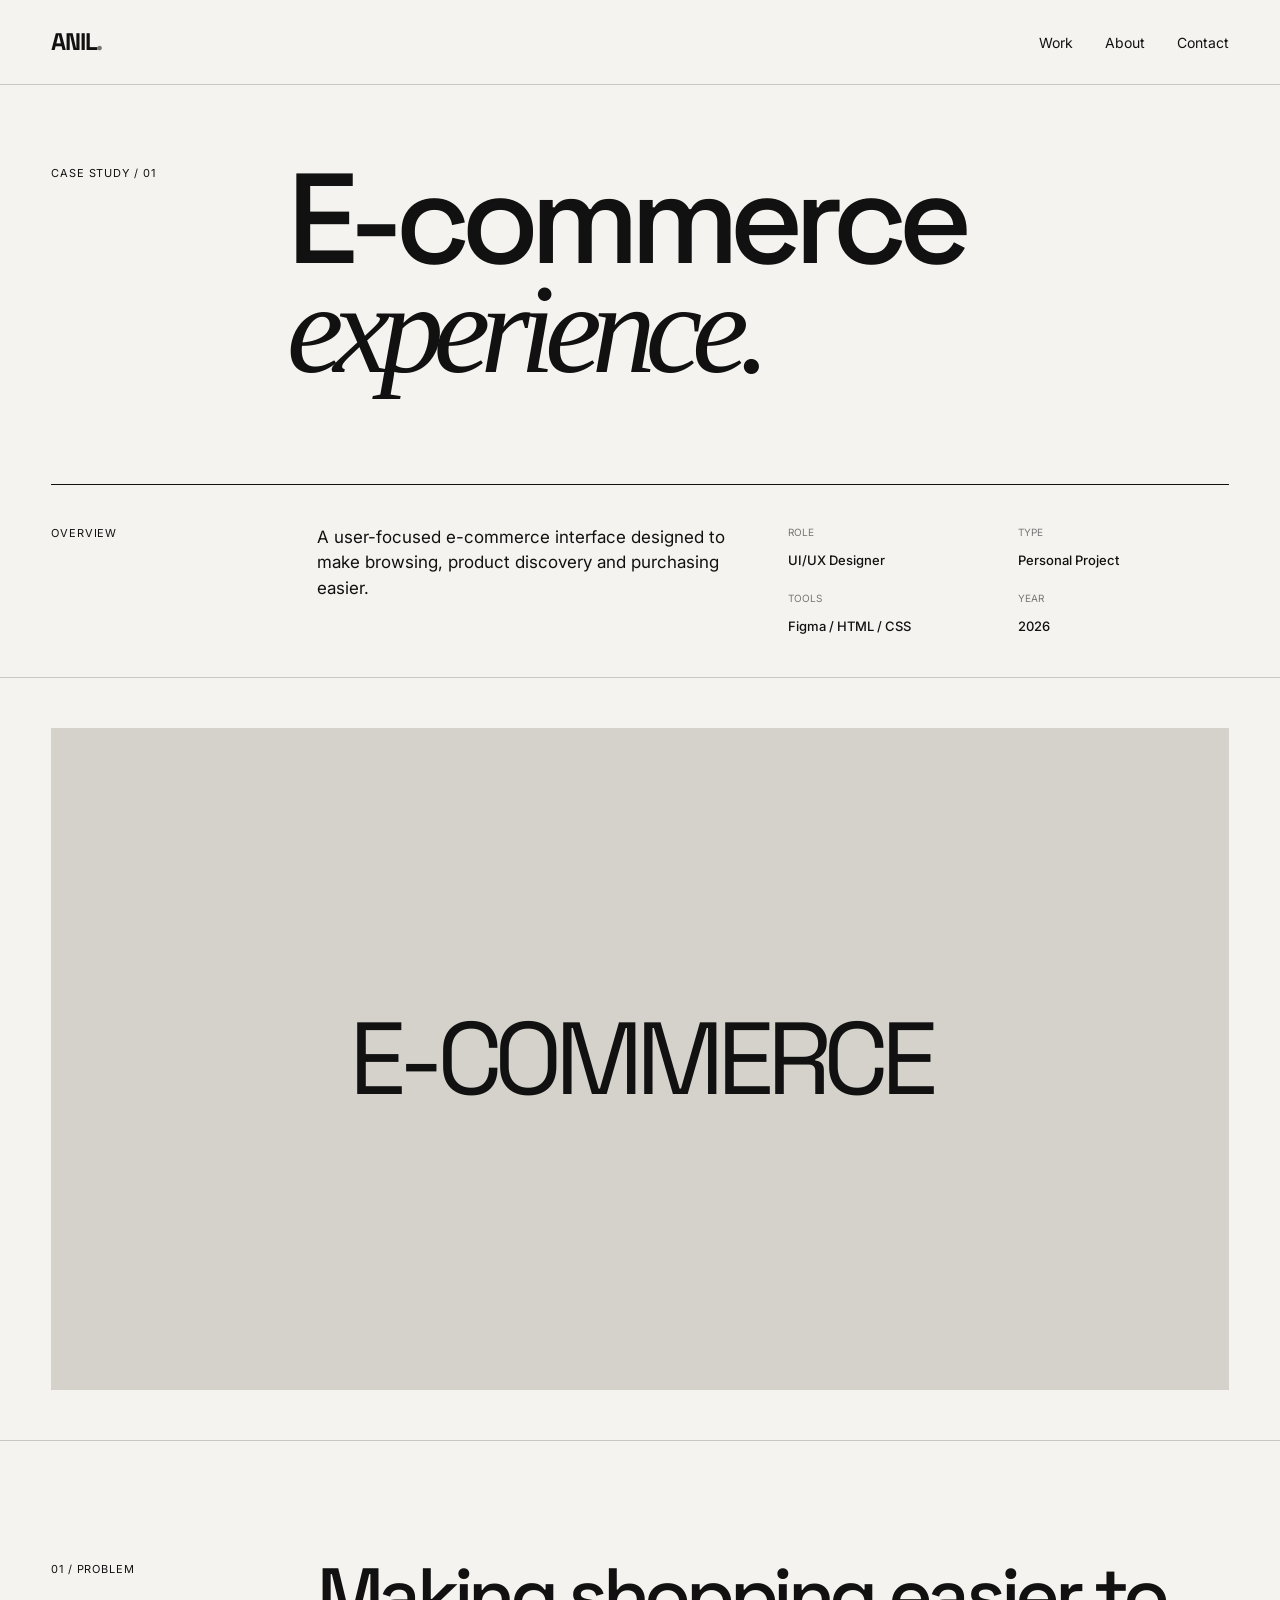
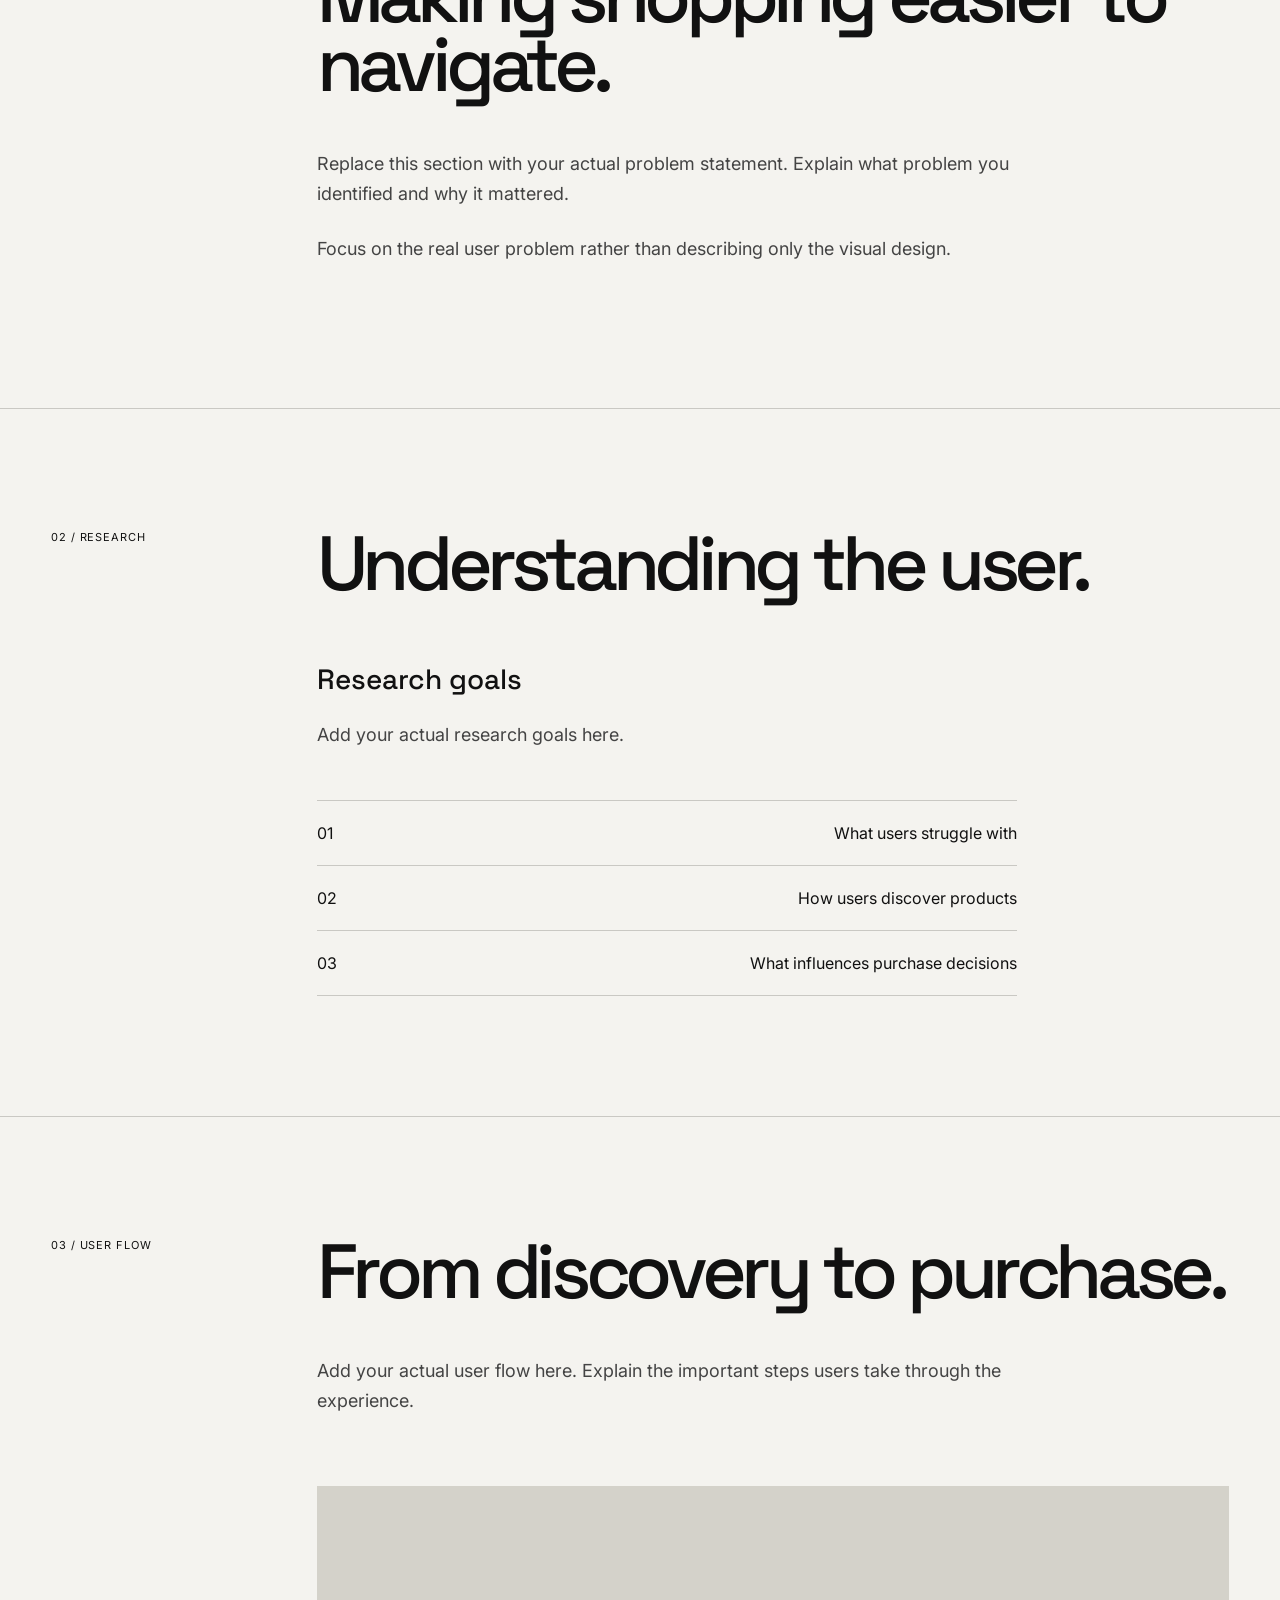
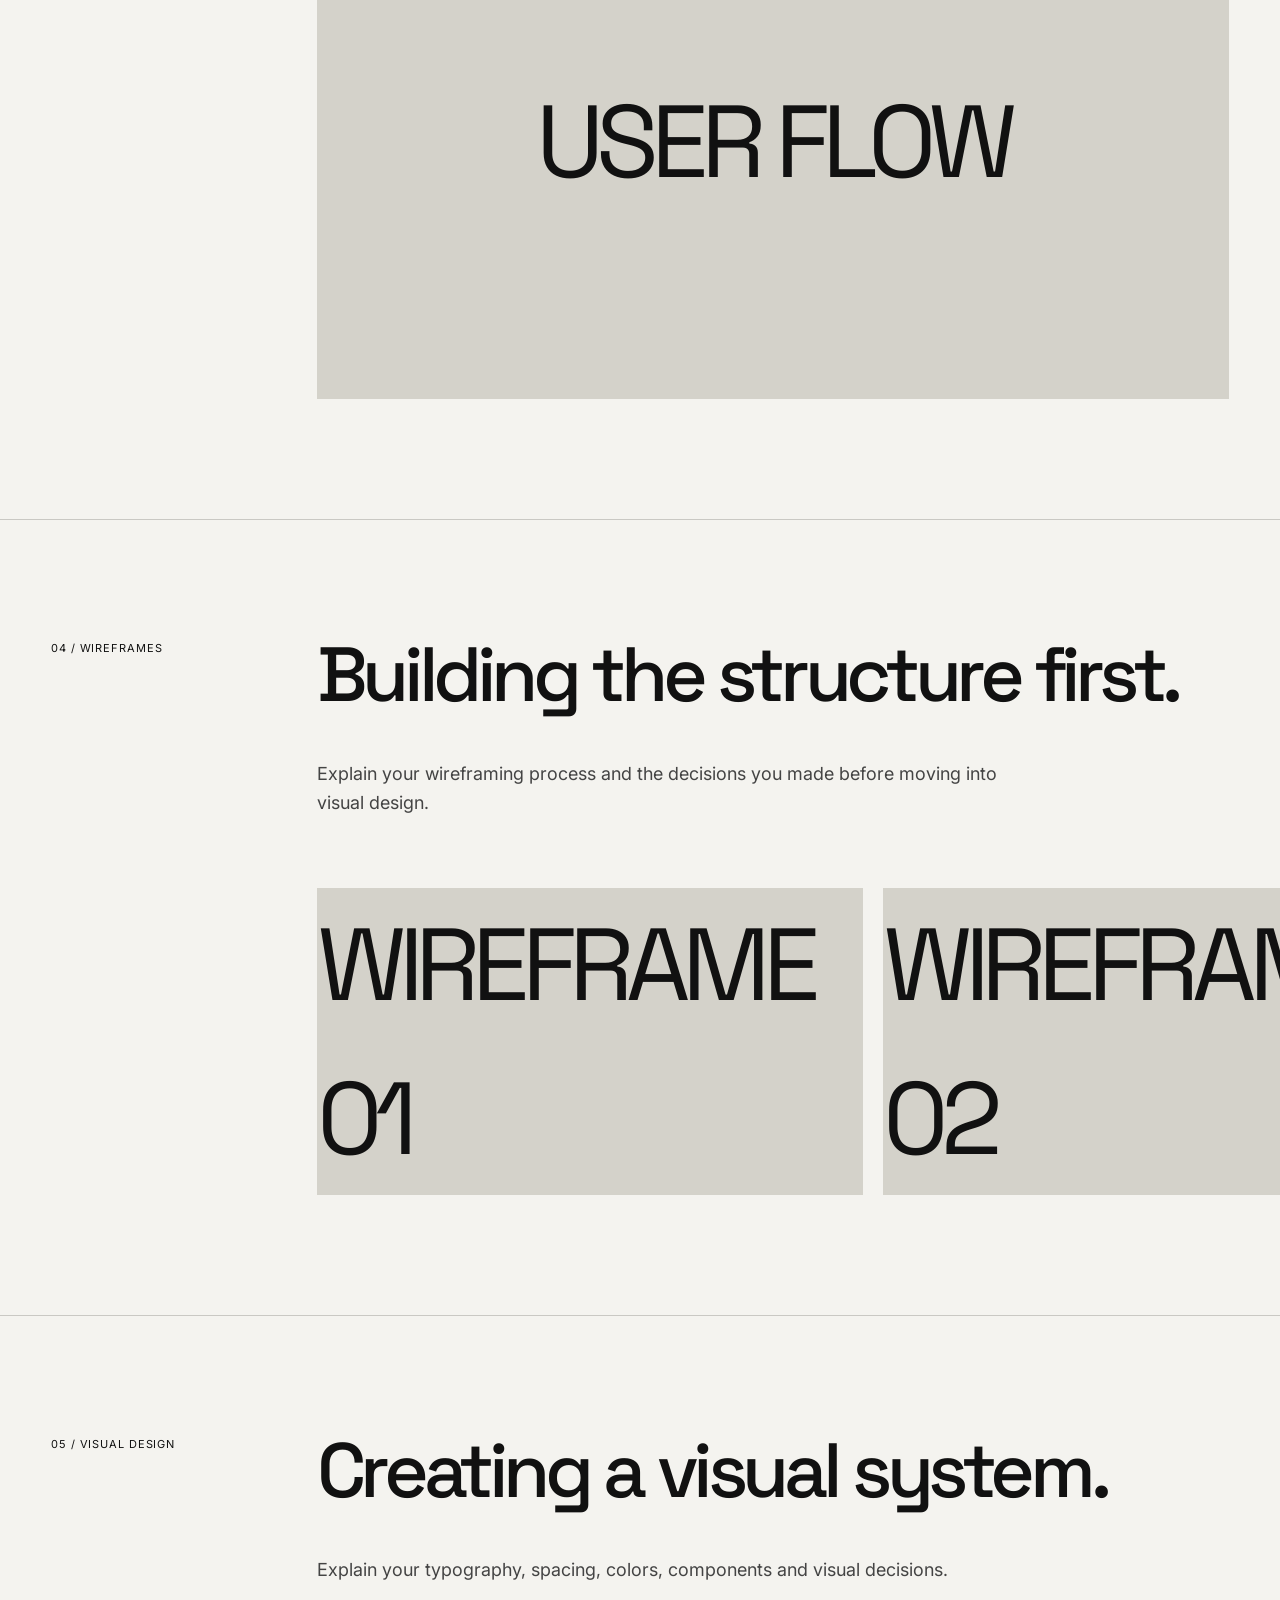
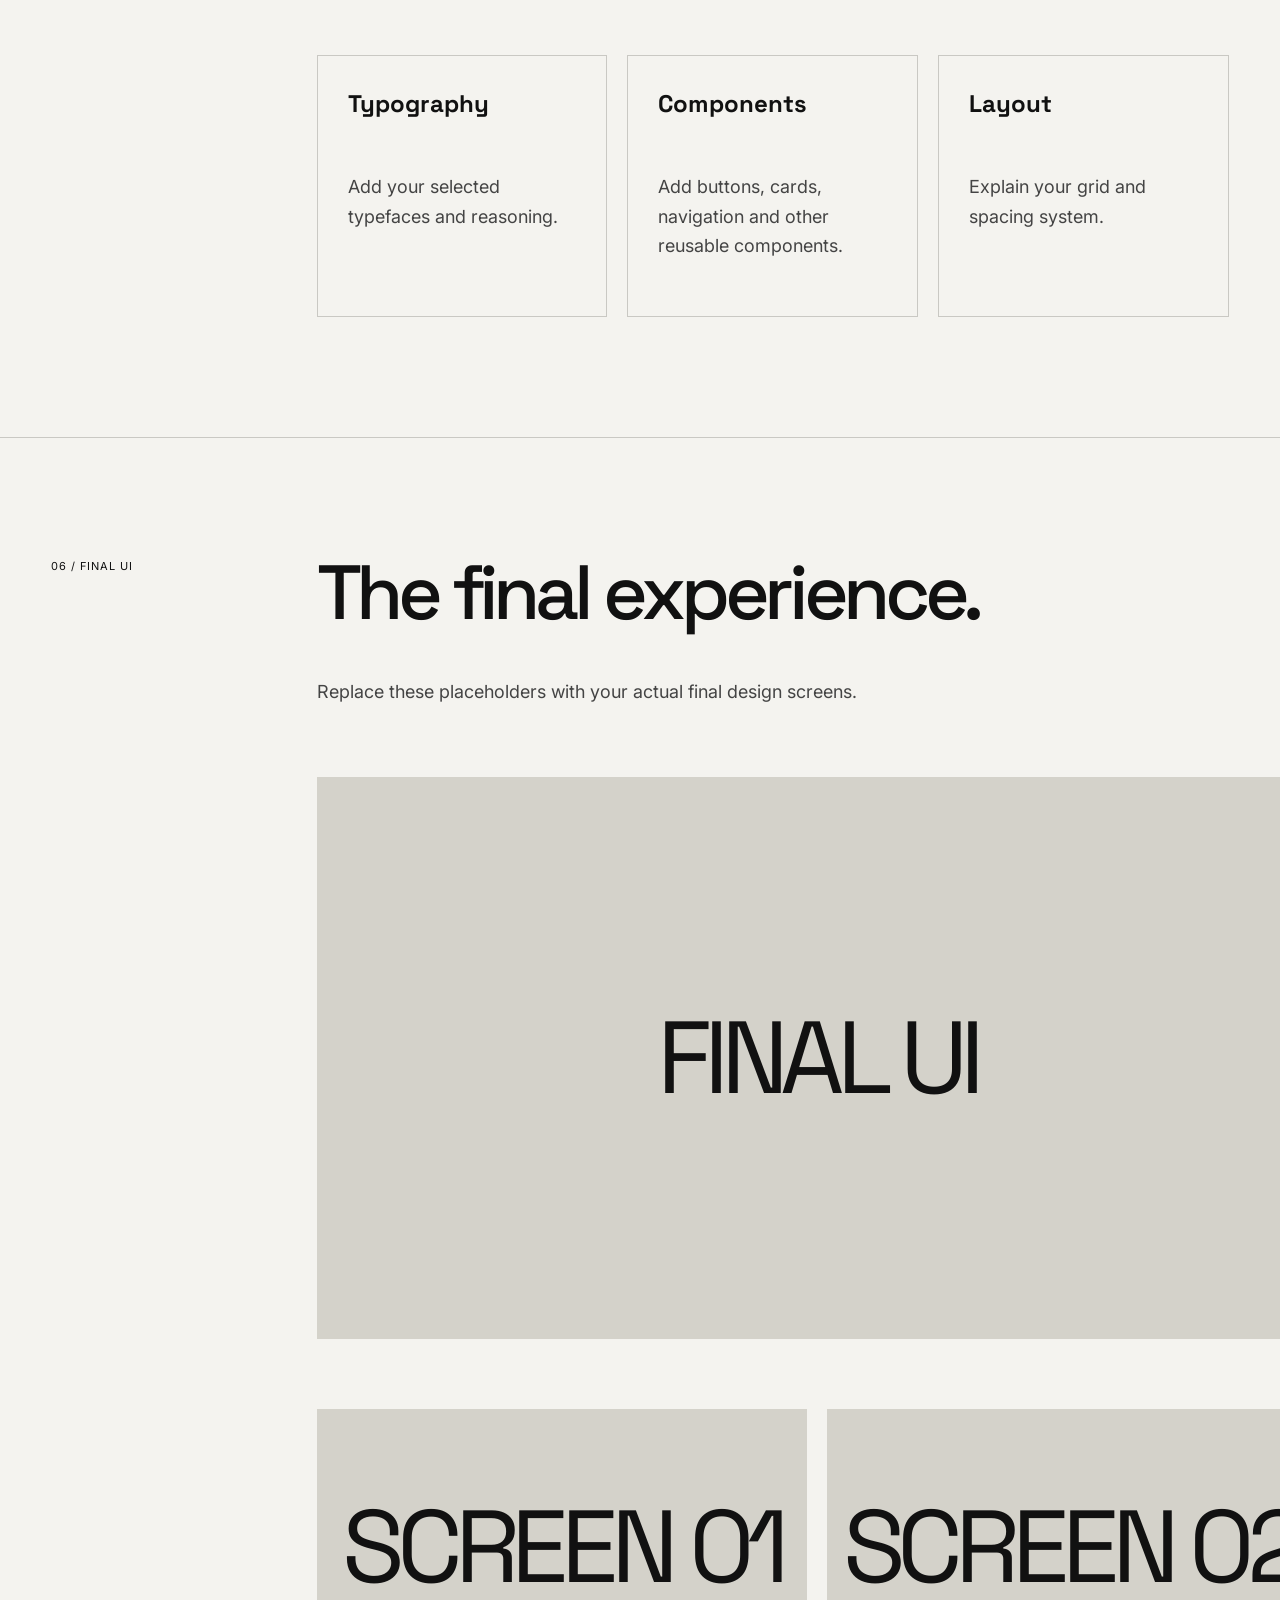
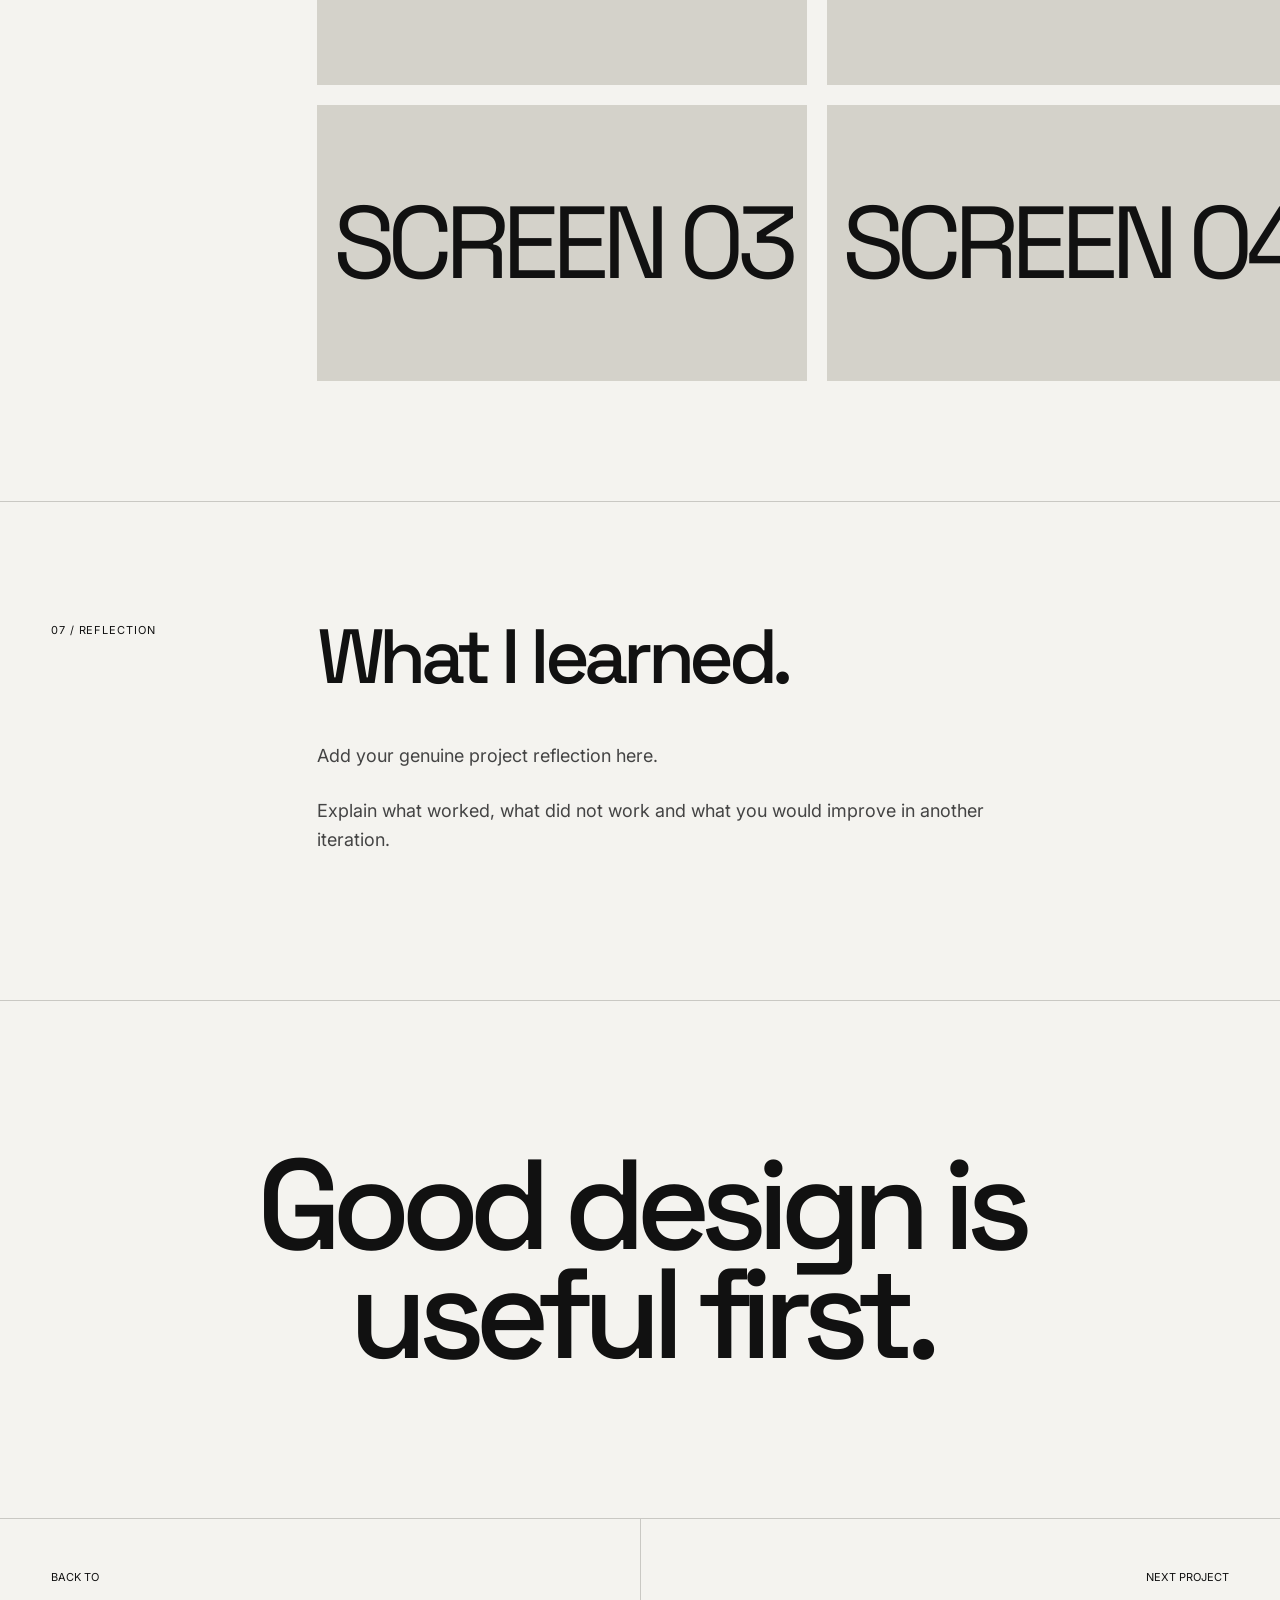
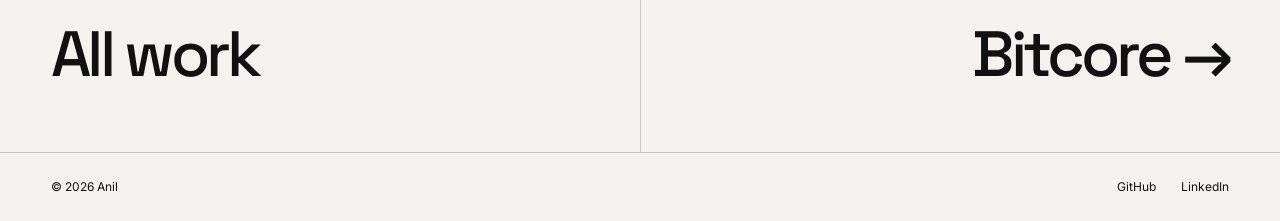
==== ecommerce.html @ 88b92646 "Build production portfolio case study system" ====
<!DOCTYPE html>
<html lang="en">

<head>

    <meta charset="UTF-8">

    <meta name="viewport"
          content="width=device-width, initial-scale=1.0">

    <meta name="description"
          content="E-commerce UI/UX Design Case Study by Anil.">

    <title>E-commerce Experience — Anil</title>

    <link rel="stylesheet"
          href="../css/style.css">

    <link rel="stylesheet"
          href="../css/case-study.css">

</head>


<body>


<header class="site-header">

    <a href="../index.html" class="logo">
        ANIL<span>.</span>
    </a>

    <button class="menu-toggle"
            aria-label="Open navigation"
            aria-expanded="false">

        <span></span>
        <span></span>

    </button>

    <nav class="main-nav">

        <a href="../index.html#work">
            Work
        </a>

        <a href="../about.html">
            About
        </a>

        <a href="../contact.html">
            Contact
        </a>

    </nav>

</header>


<main>


<section class="case-hero">

    <div class="case-top">

        <div class="case-label">
            Case Study / 01
        </div>

        <h1 class="case-title">
            E-commerce
            <em>experience.</em>
        </h1>

    </div>


    <div class="case-summary">

        <div class="case-label">
            Overview
        </div>

        <p>
            A user-focused e-commerce interface designed to make
            browsing, product discovery and purchasing easier.
        </p>

        <div class="case-meta">

            <div class="meta-item">
                <span>Role</span>
                <strong>UI/UX Designer</strong>
            </div>

            <div class="meta-item">
                <span>Type</span>
                <strong>Personal Project</strong>
            </div>

            <div class="meta-item">
                <span>Tools</span>
                <strong>Figma / HTML / CSS</strong>
            </div>

            <div class="meta-item">
                <span>Year</span>
                <strong>2026</strong>
            </div>

        </div>

    </div>

</section>


<section class="case-cover">

    <!--
        Replace this placeholder with your real screenshot.

        Example:

        <img
            src="../assets/images/ecommerce/hero.jpg"
            alt="E-commerce homepage design"
        >
    -->

    <div class="cover-placeholder">
        E-COMMERCE
    </div>

</section>


<section class="case-section">

    <div class="case-label">
        01 / Problem
    </div>

    <div class="case-section-content">

        <h2>
            Making shopping
            easier to navigate.
        </h2>

        <p>
            Replace this section with your actual problem statement.
            Explain what problem you identified and why it mattered.
        </p>

        <p>
            Focus on the real user problem rather than describing
            only the visual design.
        </p>

    </div>

</section>


<section class="case-section">

    <div class="case-label">
        02 / Research
    </div>

    <div class="case-section-content">

        <h2>
            Understanding
            the user.
        </h2>

        <h3>
            Research goals
        </h3>

        <p>
            Add your actual research goals here.
        </p>

        <ul class="case-list">

            <li>
                <span>01</span>
                <span>What users struggle with</span>
            </li>

            <li>
                <span>02</span>
                <span>How users discover products</span>
            </li>

            <li>
                <span>03</span>
                <span>What influences purchase decisions</span>
            </li>

        </ul>

    </div>

</section>


<section class="case-section">

    <div class="case-label">
        03 / User Flow
    </div>

    <div class="case-section-content">

        <h2>
            From discovery
            to purchase.
        </h2>

        <p>
            Add your actual user flow here. Explain the important
            steps users take through the experience.
        </p>

        <div class="case-image-large">

            <!-- Replace with your actual user-flow image -->

            <div class="cover-placeholder">
                USER FLOW
            </div>

        </div>

    </div>

</section>


<section class="case-section">

    <div class="case-label">
        04 / Wireframes
    </div>

    <div class="case-section-content">

        <h2>
            Building the
            structure first.
        </h2>

        <p>
            Explain your wireframing process and the decisions you
            made before moving into visual design.
        </p>

        <div class="case-image-grid">

            <div class="cover-placeholder">
                WIREFRAME 01
            </div>

            <div class="cover-placeholder">
                WIREFRAME 02
            </div>

        </div>

    </div>

</section>


<section class="case-section">

    <div class="case-label">
        05 / Visual Design
    </div>

    <div class="case-section-content">

        <h2>
            Creating a
            visual system.
        </h2>

        <p>
            Explain your typography, spacing, colors, components
            and visual decisions.
        </p>


        <div class="design-system">

            <div class="system-card">

                <h4>
                    Typography
                </h4>

                <p>
                    Add your selected typefaces and reasoning.
                </p>

            </div>


            <div class="system-card">

                <h4>
                    Components
                </h4>

                <p>
                    Add buttons, cards, navigation and other
                    reusable components.
                </p>

            </div>


            <div class="system-card">

                <h4>
                    Layout
                </h4>

                <p>
                    Explain your grid and spacing system.
                </p>

            </div>

        </div>

    </div>

</section>


<section class="case-section">

    <div class="case-label">
        06 / Final UI
    </div>

    <div class="case-section-content">

        <h2>
            The final
            experience.
        </h2>

        <p>
            Replace these placeholders with your actual final
            design screens.
        </p>

        <div class="case-image-large">

            <div class="cover-placeholder">
                FINAL UI
            </div>

        </div>

        <div class="case-image-grid">

            <div class="cover-placeholder">
                SCREEN 01
            </div>

            <div class="cover-placeholder">
                SCREEN 02
            </div>

            <div class="cover-placeholder">
                SCREEN 03
            </div>

            <div class="cover-placeholder">
                SCREEN 04
            </div>

        </div>

    </div>

</section>


<section class="case-section">

    <div class="case-label">
        07 / Reflection
    </div>

    <div class="case-section-content">

        <h2>
            What I
            learned.
        </h2>

        <p>
            Add your genuine project reflection here.
        </p>

        <p>
            Explain what worked, what did not work and what you
            would improve in another iteration.
        </p>

    </div>

</section>


<section class="final-section">

    <h2>
        Good design
        is useful first.
    </h2>

</section>


<section class="case-nav">

    <a href="../index.html">

        <span>
            Back to
        </span>

        <strong>
            All work
        </strong>

    </a>


    <a href="bitcore.html">

        <span>
            Next project
        </span>

        <strong>
            Bitcore →
        </strong>

    </a>

</section>


</main>


<footer class="site-footer">

    <div>
        © <span data-year></span> Anil
    </div>

    <div>

        <a href="https://github.com/Anilheranj"
           target="_blank"
           rel="noopener">
            GitHub
        </a>

        <a href="https://www.linkedin.com/"
           target="_blank"
           rel="noopener">
            LinkedIn
        </a>

    </div>

</footer>


<script src="../js/script.js"></script>

</body>
</html>
---- css/style.css ----
@import url('https://fonts.googleapis.com/css2?family=Inter:wght@400;500;600;700&family=Space+Grotesk:wght@400;500;600;700&display=swap');


:root {
    --black: #111111;
    --white: #f4f3ef;
    --gray: #777;
    --line: #c9c8c3;

    --max-width: 1440px;
    --padding: clamp(20px, 4vw, 70px);
}


* {
    margin: 0;
    padding: 0;
    box-sizing: border-box;
}


html {
    scroll-behavior: smooth;
}


body {
    background: var(--white);
    color: var(--black);

    font-family: "Inter", sans-serif;

    line-height: 1.5;

    overflow-x: hidden;
}


a {
    color: inherit;
    text-decoration: none;
}


button {
    font: inherit;
}


img {
    width: 100%;
    display: block;
}


.site-header {
    width: 100%;

    display: flex;
    justify-content: space-between;
    align-items: center;

    padding: 24px var(--padding);

    border-bottom: 1px solid var(--line);
}


.logo {
    font-family: "Space Grotesk", sans-serif;

    font-size: 1.5rem;
    font-weight: 700;

    letter-spacing: -0.05em;
}


.logo span {
    color: var(--gray);
}


.main-nav {
    display: flex;
    gap: 32px;

    font-size: 14px;
}


.main-nav a {
    position: relative;
}


.main-nav a::after {
    content: "";

    position: absolute;

    left: 0;
    bottom: -5px;

    width: 0;
    height: 1px;

    background: currentColor;

    transition: width .3s ease;
}


.main-nav a:hover::after {
    width: 100%;
}


.menu-toggle {
    display: none;

    border: 0;
    background: transparent;

    cursor: pointer;
}


.hero {
    min-height: 90vh;

    padding: 80px var(--padding);

    display: grid;
    grid-template-columns: 20% 1fr;

    border-bottom: 1px solid var(--line);
}


.hero-index {
    display: flex;
    flex-direction: column;

    justify-content: space-between;

    font-size: 12px;
    text-transform: uppercase;
}


.hero-content {
    display: flex;
    flex-direction: column;

    justify-content: space-between;
}


.eyebrow {
    font-size: 12px;

    letter-spacing: .08em;

    margin-bottom: 40px;
}


.hero h1 {
    max-width: 1000px;

    font-family: "Space Grotesk", sans-serif;

    font-size: clamp(4rem, 10vw, 10rem);

    line-height: .88;

    letter-spacing: -.07em;

    font-weight: 500;
}


.hero h1 em {
    font-family: Georgia, serif;

    font-weight: 400;

    letter-spacing: -.08em;
}


.hero-bottom {
    margin-top: 100px;

    display: grid;

    grid-template-columns: 1fr 1fr;

    gap: 50px;

    align-items: end;
}


.hero-description {
    max-width: 450px;

    font-size: 18px;

    line-height: 1.5;
}


.arrow-link {
    justify-self: end;

    border-bottom: 1px solid var(--black);

    padding-bottom: 7px;

    font-size: 14px;
}


.arrow-link span {
    margin-left: 30px;
}


.section {
    padding: 100px var(--padding);

    border-bottom: 1px solid var(--line);
}


.section-number {
    font-size: 11px;

    letter-spacing: .08em;

    text-transform: uppercase;
}


.intro {
    display: grid;

    grid-template-columns: 20% 1fr;
}


.intro-content {
    max-width: 850px;
}


.intro h2 {
    font-family: "Space Grotesk", sans-serif;

    font-size: clamp(3rem, 6vw, 6rem);

    line-height: .95;

    letter-spacing: -.06em;

    font-weight: 500;
}


.intro h2 span {
    font-family: Georgia, serif;

    font-style: italic;
}


.intro p {
    max-width: 520px;

    margin-top: 50px;

    font-size: 20px;
}


.work {
    padding-top: 50px;
}


.section-heading {
    display: grid;

    grid-template-columns: 20% 1fr;

    margin-bottom: 100px;
}


.section-heading p {
    max-width: 350px;

    font-size: 15px;
}


.project-card {
    margin-bottom: 150px;
}


.project-image {
    display: block;

    aspect-ratio: 16 / 9;

    overflow: hidden;

    background: #ddd;

    transition: transform .4s ease;
}


.project-image:hover {
    transform: scale(.99);
}


.project-placeholder {
    height: 100%;

    display: flex;

    align-items: flex-end;
    justify-content: space-between;

    padding: 30px;

    background:
        linear-gradient(
            135deg,
            #d8d6ce,
            #8d8c87
        );

    color: white;
}


.project-placeholder span {
    font-size: 13px;
}


.project-placeholder strong {
    font-family: "Space Grotesk", sans-serif;

    font-size: clamp(2rem, 7vw, 7rem);

    letter-spacing: -.07em;
}


.project-bitcore .project-placeholder {
    background:
        linear-gradient(
            135deg,
            #111,
            #555
        );
}


.project-portfolio .project-placeholder {
    background:
        linear-gradient(
            135deg,
            #eee,
            #aaa
        );

    color: #111;
}


.project-travel .project-placeholder {
    background:
        linear-gradient(
            135deg,
            #bcb8ae,
            #555
        );
}


.project-info {
    display: grid;

    grid-template-columns: 1fr 1fr;

    padding-top: 25px;

    border-top: 1px solid var(--black);

    margin-top: 15px;
}


.project-number {
    font-size: 12px;
}


.project-info h3 {
    max-width: 600px;

    margin-top: 15px;

    font-family: "Space Grotesk", sans-serif;

    font-size: clamp(2.5rem, 5vw, 5rem);

    line-height: .9;

    letter-spacing: -.06em;

    font-weight: 500;
}


.project-meta {
    display: flex;

    flex-direction: column;

    justify-content: space-between;

    align-items: flex-end;

    font-size: 13px;
}


.project-meta a {
    border-bottom: 1px solid var(--black);

    padding-bottom: 5px;
}


.approach-grid {
    display: grid;

    grid-template-columns: repeat(4, 1fr);

    gap: 1px;

    margin-top: 80px;

    border-top: 1px solid var(--line);
}


.approach-grid > div {
    padding: 30px 20px 0 0;

    border-right: 1px solid var(--line);
}


.approach-grid span {
    font-size: 11px;
}


.approach-grid h3 {
    margin-top: 60px;

    font-family: "Space Grotesk", sans-serif;

    font-size: 30px;

    font-weight: 500;
}


.approach-grid p {
    margin-top: 20px;

    max-width: 240px;

    font-size: 14px;

    color: #555;
}


.contact-cta {
    padding: 150px var(--padding);

    text-align: center;
}


.contact-cta p {
    font-size: 14px;

    margin-bottom: 30px;
}


.contact-cta a {
    font-family: "Space Grotesk", sans-serif;

    font-size: clamp(4rem, 10vw, 10rem);

    line-height: .8;

    letter-spacing: -.08em;
}


.site-footer {
    padding: 25px var(--padding);

    border-top: 1px solid var(--line);

    display: flex;

    justify-content: space-between;

    font-size: 12px;
}


.site-footer div:last-child {
    display: flex;
    gap: 25px;
}


@media (max-width: 800px) {

    .main-nav {
        display: none;

        position: absolute;

        top: 70px;
        left: 0;
        right: 0;

        padding: 30px var(--padding);

        background: var(--white);

        border-bottom: 1px solid var(--line);

        flex-direction: column;

        z-index: 10;
    }


    .main-nav.active {
        display: flex;
    }


    .menu-toggle {
        display: flex;

        flex-direction: column;

        gap: 6px;
    }


    .menu-toggle span {
        width: 25px;
        height: 1px;

        background: var(--black);
    }


    .hero {
        min-height: 85vh;

        display: block;

        padding-top: 50px;
    }


    .hero-index {
        flex-direction: row;

        margin-bottom: 100px;
    }


    .hero h1 {
        font-size: clamp(3.7rem, 17vw, 7rem);
    }


    .hero-bottom {
        display: block;

        margin-top: 70px;
    }


    .arrow-link {
        display: inline-block;

        margin-top: 40px;
    }


    .intro,
    .section-heading {
        display: block;
    }


    .intro-content {
        margin-top: 70px;
    }


    .intro h2 {
        font-size: clamp(3rem, 14vw, 6rem);
    }


    .section-heading p {
        margin-top: 30px;
    }


    .project-card {
        margin-bottom: 100px;
    }


    .project-info {
        display: block;
    }


    .project-meta {
        display: block;

        margin-top: 30px;
    }


    .project-meta a {
        display: inline-block;

        margin-top: 30px;
    }


    .approach-grid {
        grid-template-columns: 1fr 1fr;
    }


    .approach-grid > div {
        min-height: 250px;
    }


    .contact-cta {
        padding: 100px 20px;
    }


    .contact-cta a {
        font-size: 17vw;
    }

}


@media (max-width: 500px) {

    .approach-grid {
        grid-template-columns: 1fr;
    }


    .approach-grid > div {
        border-right: 0;

        border-bottom: 1px solid var(--line);

        padding-bottom: 40px;
    }


    .site-footer {
        display: block;
    }


    .site-footer div:last-child {
        margin-top: 20px;
    }

}
---- css/case-study.css ----
.case-hero {
    padding: 80px var(--padding) 0;

    border-bottom: 1px solid var(--line);
}


.case-top {
    display: grid;

    grid-template-columns: 20% 1fr;

    margin-bottom: 100px;
}


.case-label {
    font-size: 11px;

    text-transform: uppercase;

    letter-spacing: .08em;
}


.case-title {
    max-width: 1000px;

    font-family: "Space Grotesk", sans-serif;

    font-size: clamp(4rem, 10vw, 10rem);

    line-height: .85;

    letter-spacing: -.08em;

    font-weight: 500;
}


.case-title em {
    font-family: Georgia, serif;

    font-weight: 400;
}


.case-summary {
    display: grid;

    grid-template-columns: 20% 1fr 1fr;

    gap: 30px;

    padding: 40px 0;

    border-top: 1px solid var(--black);
}


.case-summary p {
    max-width: 500px;

    font-size: 17px;
}


.case-meta {
    display: grid;

    grid-template-columns: 1fr 1fr;

    gap: 20px;
}


.meta-item span {
    display: block;

    margin-bottom: 7px;

    font-size: 10px;

    text-transform: uppercase;

    color: var(--gray);
}


.meta-item strong {
    font-size: 13px;

    font-weight: 500;
}


.case-cover {
    padding: 50px var(--padding);

    border-bottom: 1px solid var(--line);
}


.case-cover img {
    width: 100%;

    max-height: 800px;

    object-fit: cover;
}


.cover-placeholder {
    aspect-ratio: 16 / 9;

    display: flex;

    align-items: center;

    justify-content: center;

    background: #d4d2ca;

    font-family: "Space Grotesk", sans-serif;

    font-size: clamp(3rem, 8vw, 8rem);

    letter-spacing: -.08em;
}


.case-section {
    display: grid;

    grid-template-columns: 20% 1fr;

    gap: 30px;

    padding: 120px var(--padding);

    border-bottom: 1px solid var(--line);
}


.case-section-content {
    max-width: 1000px;
}


.case-section h2 {
    font-family: "Space Grotesk", sans-serif;

    font-size: clamp(3rem, 6vw, 6rem);

    line-height: .9;

    letter-spacing: -.07em;

    font-weight: 500;

    margin-bottom: 50px;
}


.case-section h3 {
    font-family: "Space Grotesk", sans-serif;

    font-size: 28px;

    margin-top: 60px;

    margin-bottom: 20px;

    font-weight: 500;
}


.case-section p {
    max-width: 700px;

    font-size: 18px;

    line-height: 1.65;

    color: #444;

    margin-bottom: 25px;
}


.case-list {
    max-width: 700px;

    list-style: none;

    border-top: 1px solid var(--line);

    margin-top: 50px;
}


.case-list li {
    padding: 20px 0;

    border-bottom: 1px solid var(--line);

    display: flex;

    justify-content: space-between;

    gap: 20px;
}


.case-image-grid {
    display: grid;

    grid-template-columns: repeat(2, 1fr);

    gap: 20px;

    margin-top: 70px;
}


.case-image-grid img {
    aspect-ratio: 4 / 3;

    object-fit: cover;
}


.case-image-large {
    margin-top: 70px;
}


.case-image-large img {
    width: 100%;
}


.design-system {
    display: grid;

    grid-template-columns: repeat(3, 1fr);

    gap: 20px;

    margin-top: 70px;
}


.system-card {
    padding: 30px;

    min-height: 220px;

    border: 1px solid var(--line);
}


.system-card h4 {
    font-family: "Space Grotesk", sans-serif;

    font-size: 24px;

    margin-bottom: 50px;
}


.color-swatch {
    width: 100%;

    aspect-ratio: 1;

    margin-bottom: 20px;

    background: #111;
}


.final-section {
    padding: 150px var(--padding);

    text-align: center;
}


.final-section h2 {
    max-width: 1000px;

    margin: auto;

    font-family: "Space Grotesk", sans-serif;

    font-size: clamp(4rem, 10vw, 10rem);

    line-height: .85;

    letter-spacing: -.08em;

    font-weight: 500;
}


.case-nav {
    display: grid;

    grid-template-columns: 1fr 1fr;

    border-top: 1px solid var(--line);
}


.case-nav a {
    padding: 50px var(--padding);

    transition: background .3s ease;
}


.case-nav a:hover {
    background: #deddd7;
}


.case-nav a:last-child {
    text-align: right;

    border-left: 1px solid var(--line);
}


.case-nav span {
    display: block;

    font-size: 11px;

    text-transform: uppercase;

    margin-bottom: 20px;
}


.case-nav strong {
    font-family: "Space Grotesk", sans-serif;

    font-size: clamp(2rem, 5vw, 5rem);

    letter-spacing: -.06em;

    font-weight: 500;
}


@media (max-width: 800px) {

    .case-top,
    .case-summary,
    .case-section {
        display: block;
    }


    .case-title {
        margin-top: 60px;

        font-size: clamp(4rem, 17vw, 8rem);
    }


    .case-summary {
        padding: 30px 0;
    }


    .case-summary > div {
        margin-top: 40px;
    }


    .case-section {
        padding: 80px var(--padding);
    }


    .case-section-content {
        margin-top: 60px;
    }


    .case-section h2 {
        font-size: clamp(3rem, 14vw, 6rem);
    }


    .case-image-grid {
        grid-template-columns: 1fr;
    }


    .design-system {
        grid-template-columns: 1fr;
    }


    .case-nav {
        grid-template-columns: 1fr;
    }


    .case-nav a:last-child {
        text-align: left;

        border-left: 0;

        border-top: 1px solid var(--line);
    }

}
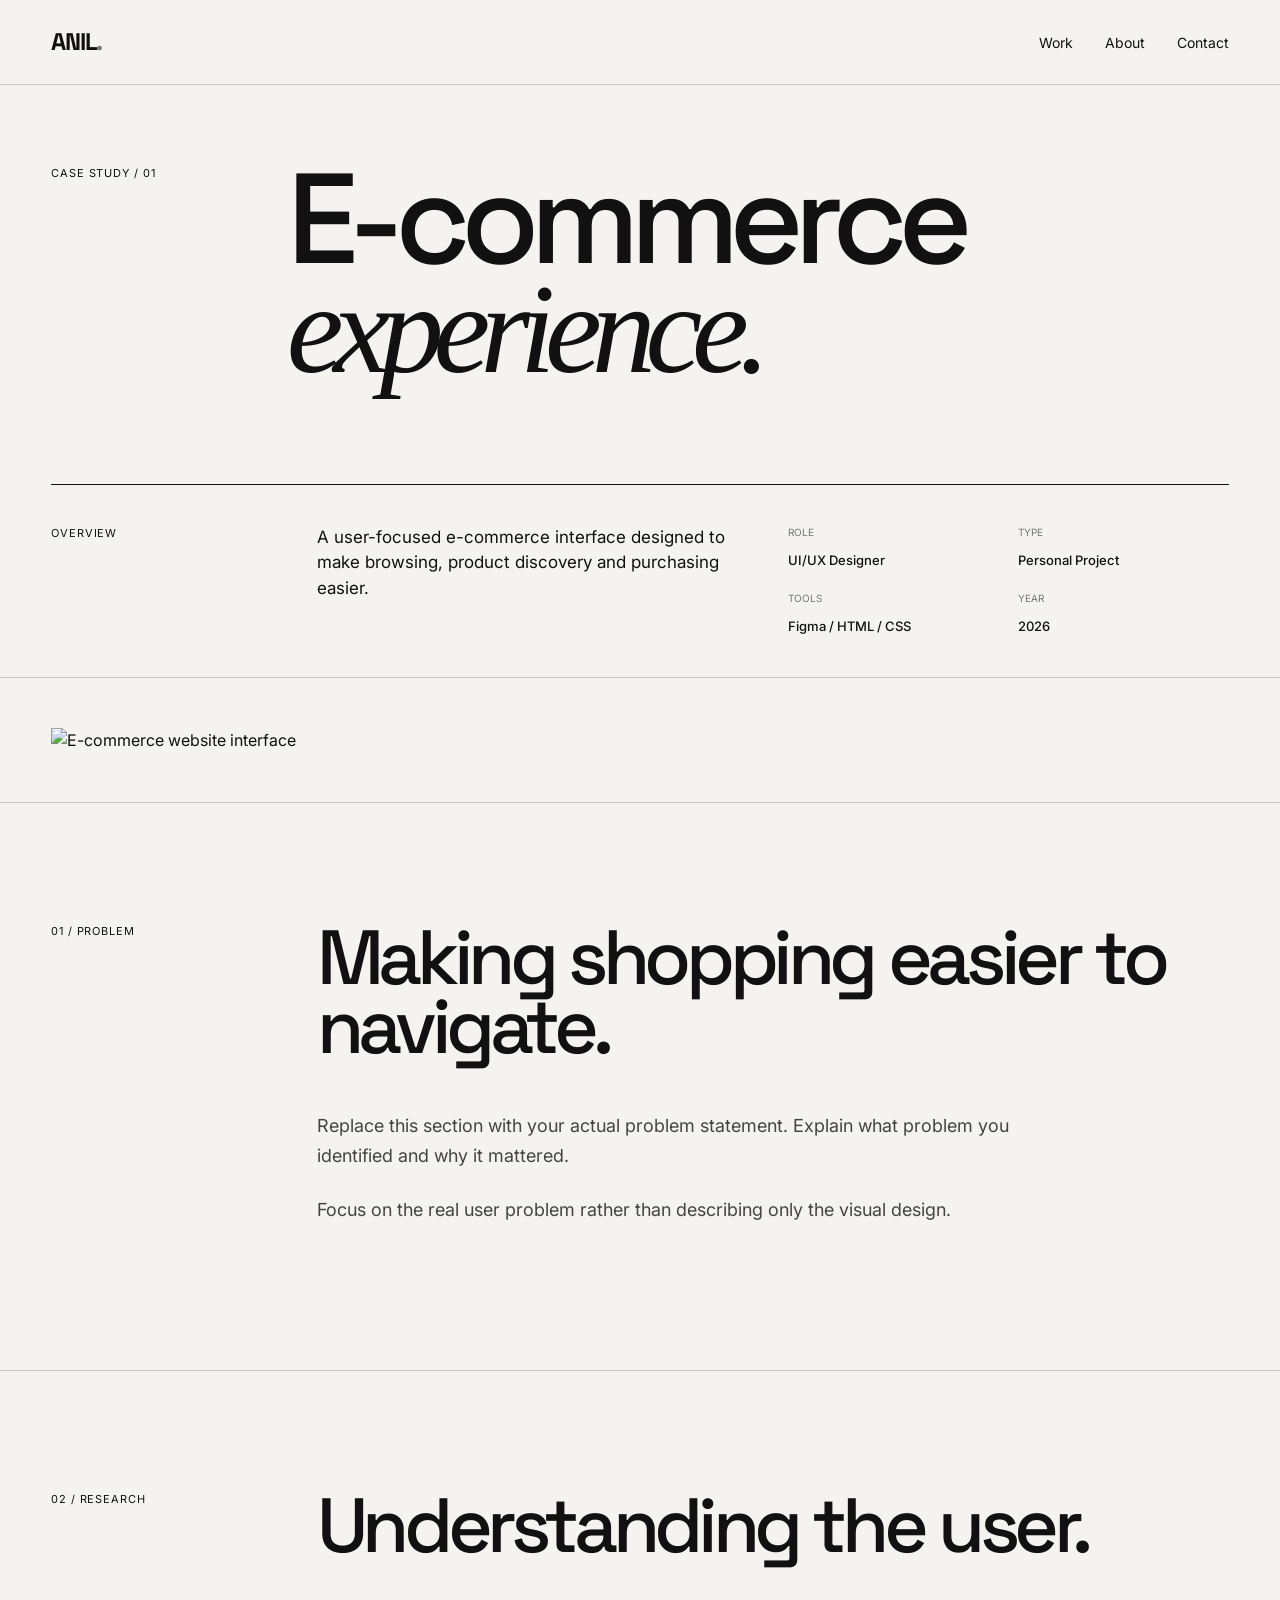
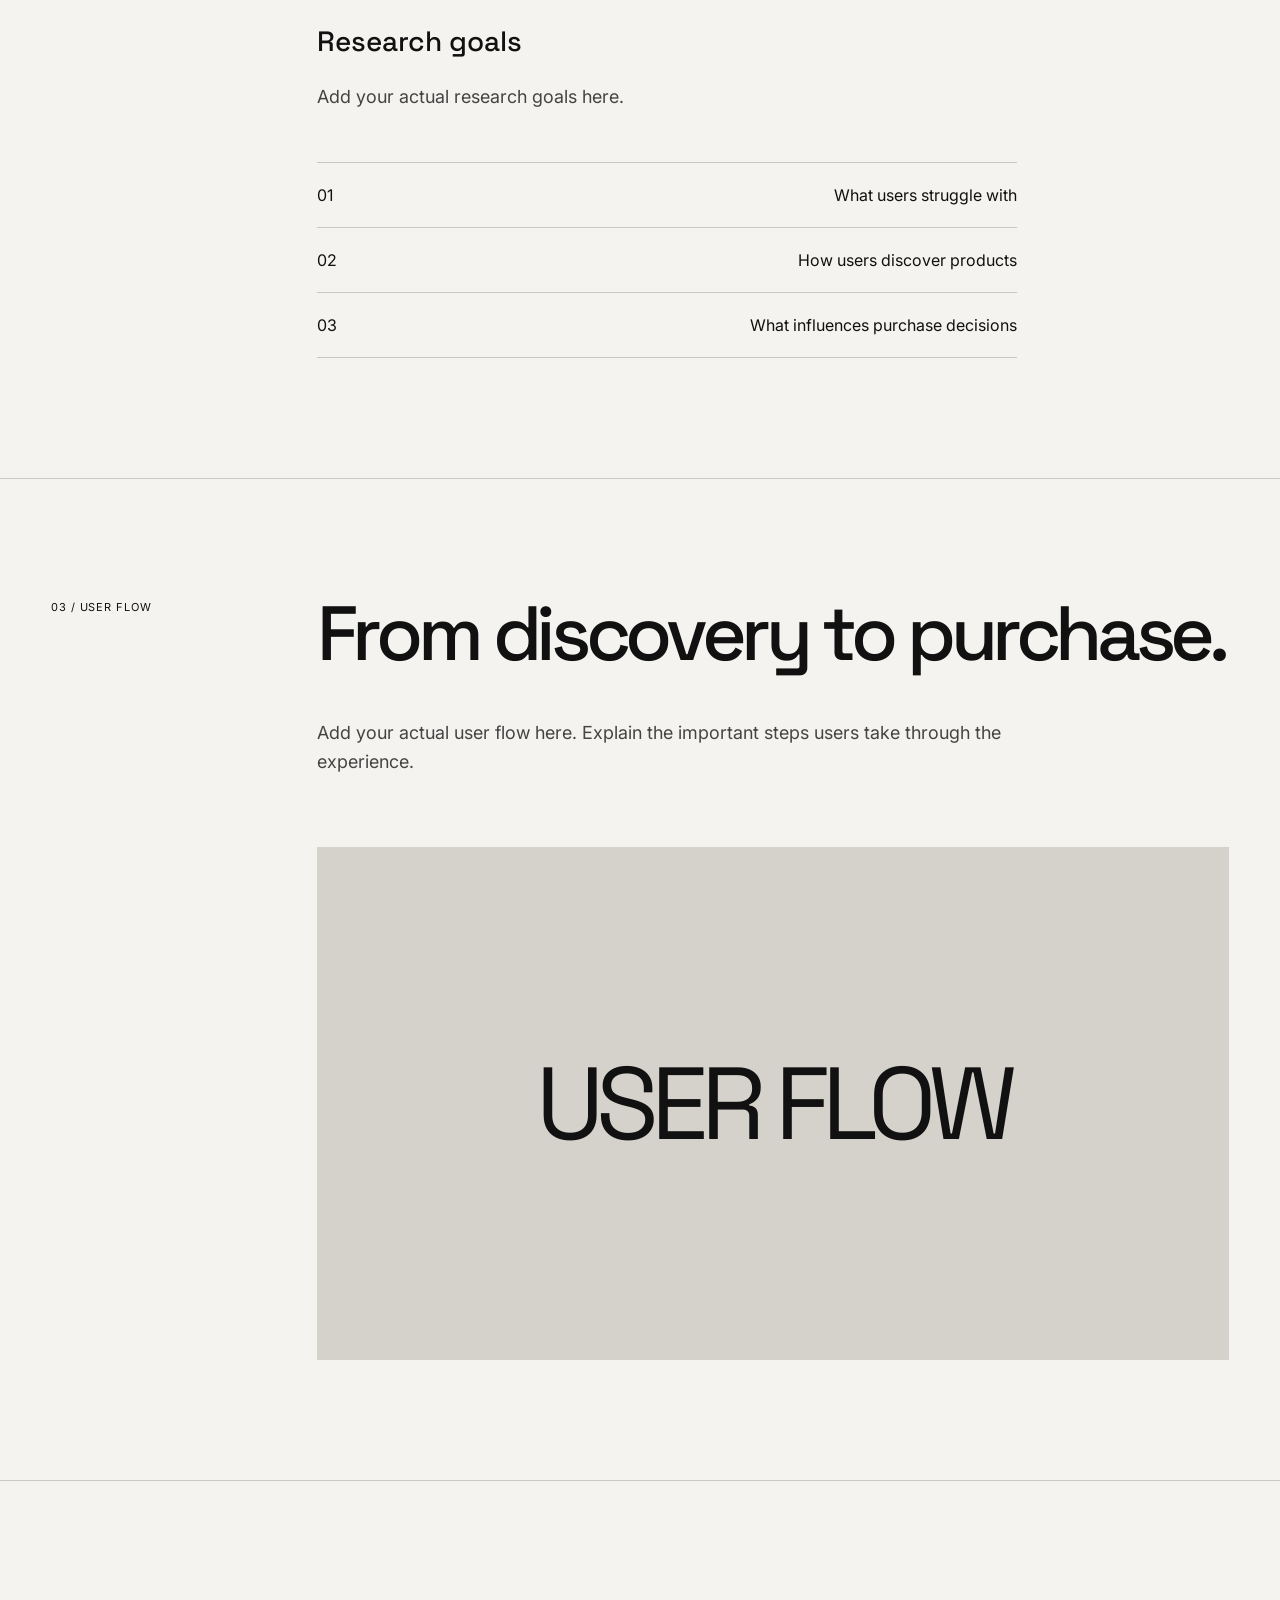
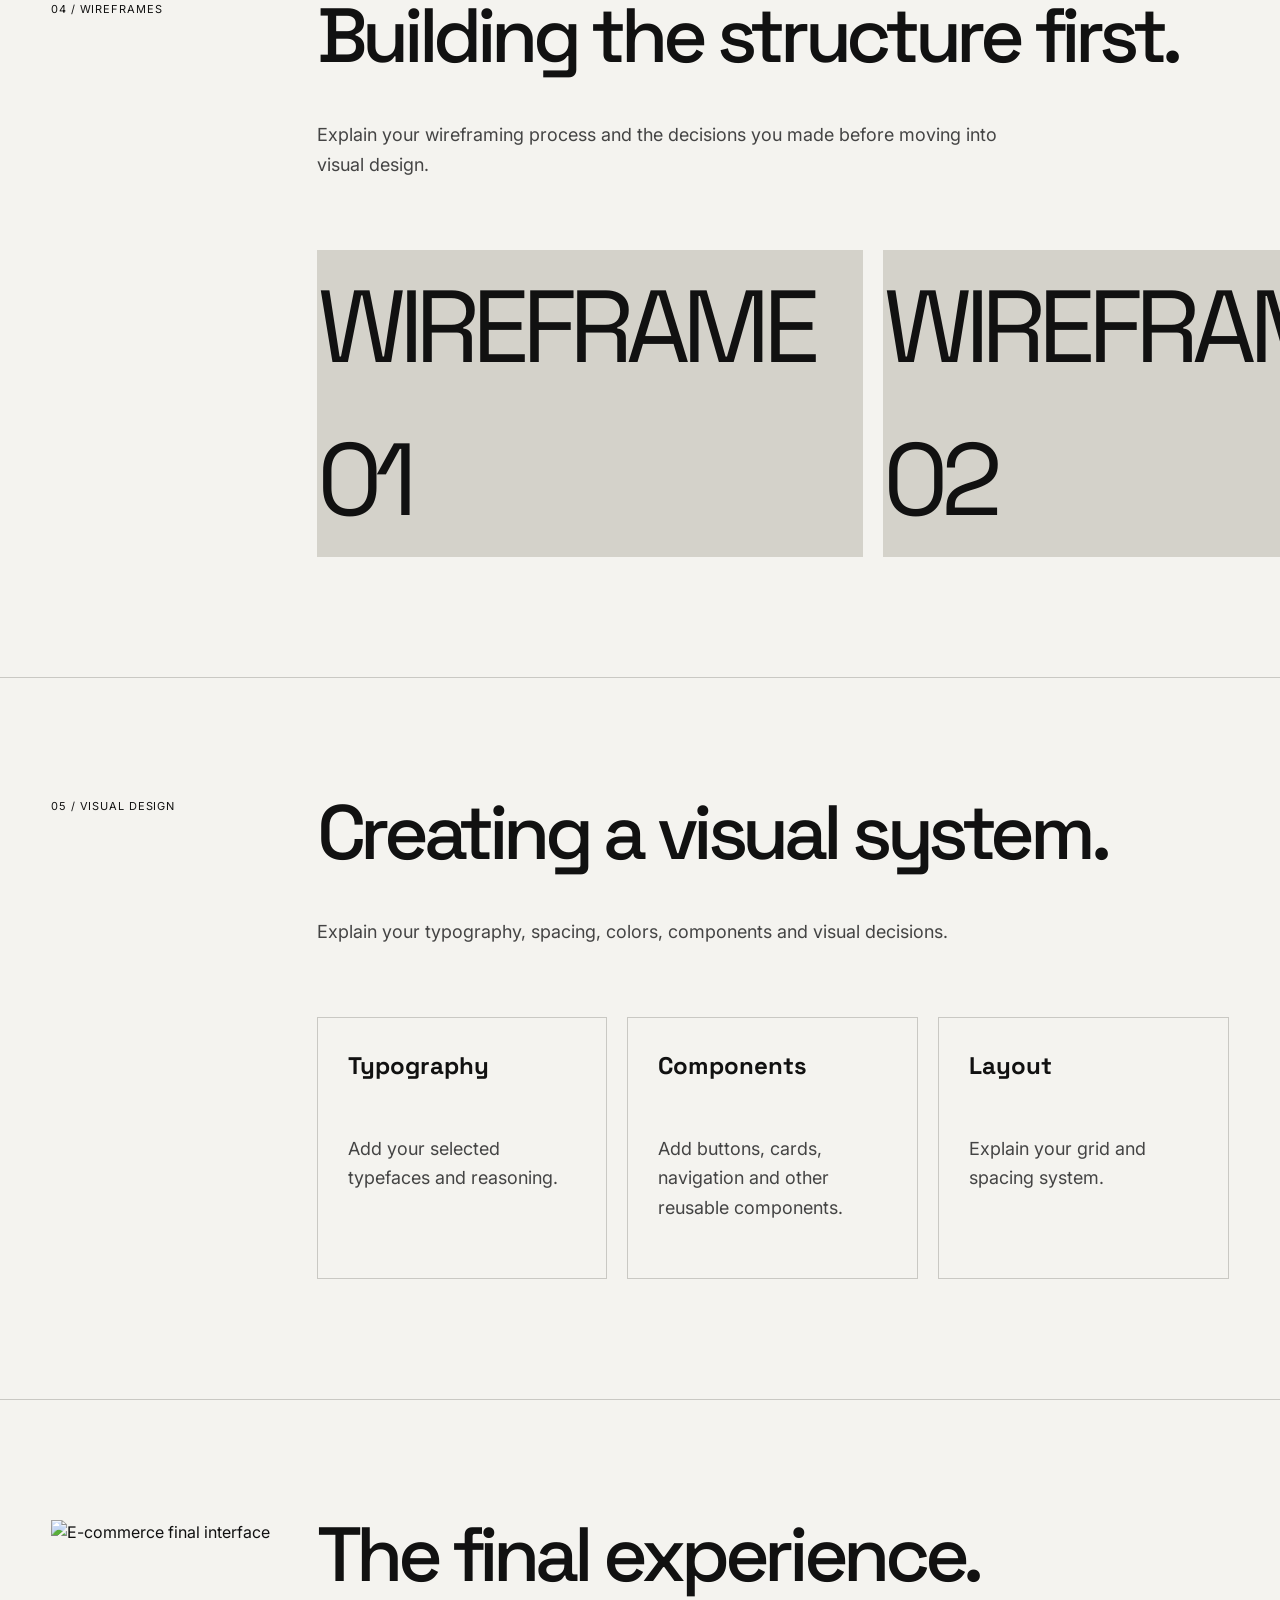
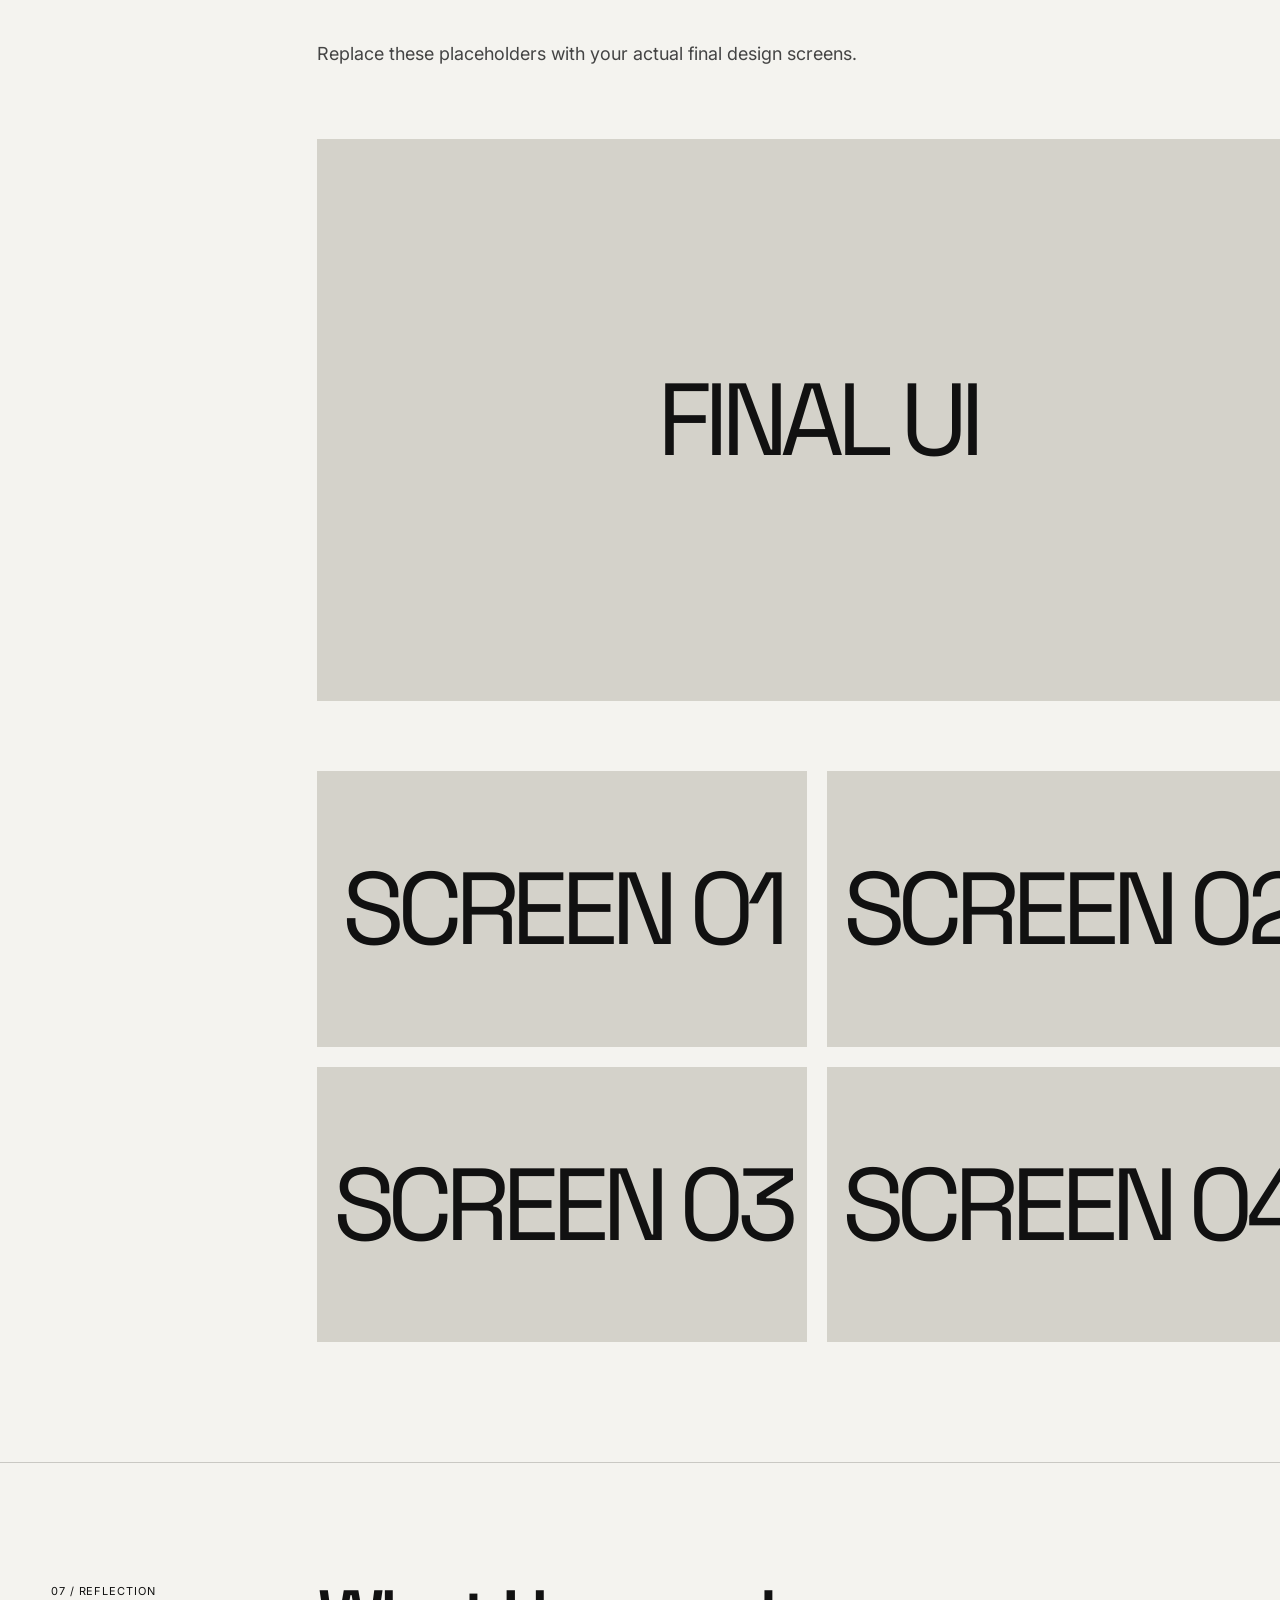
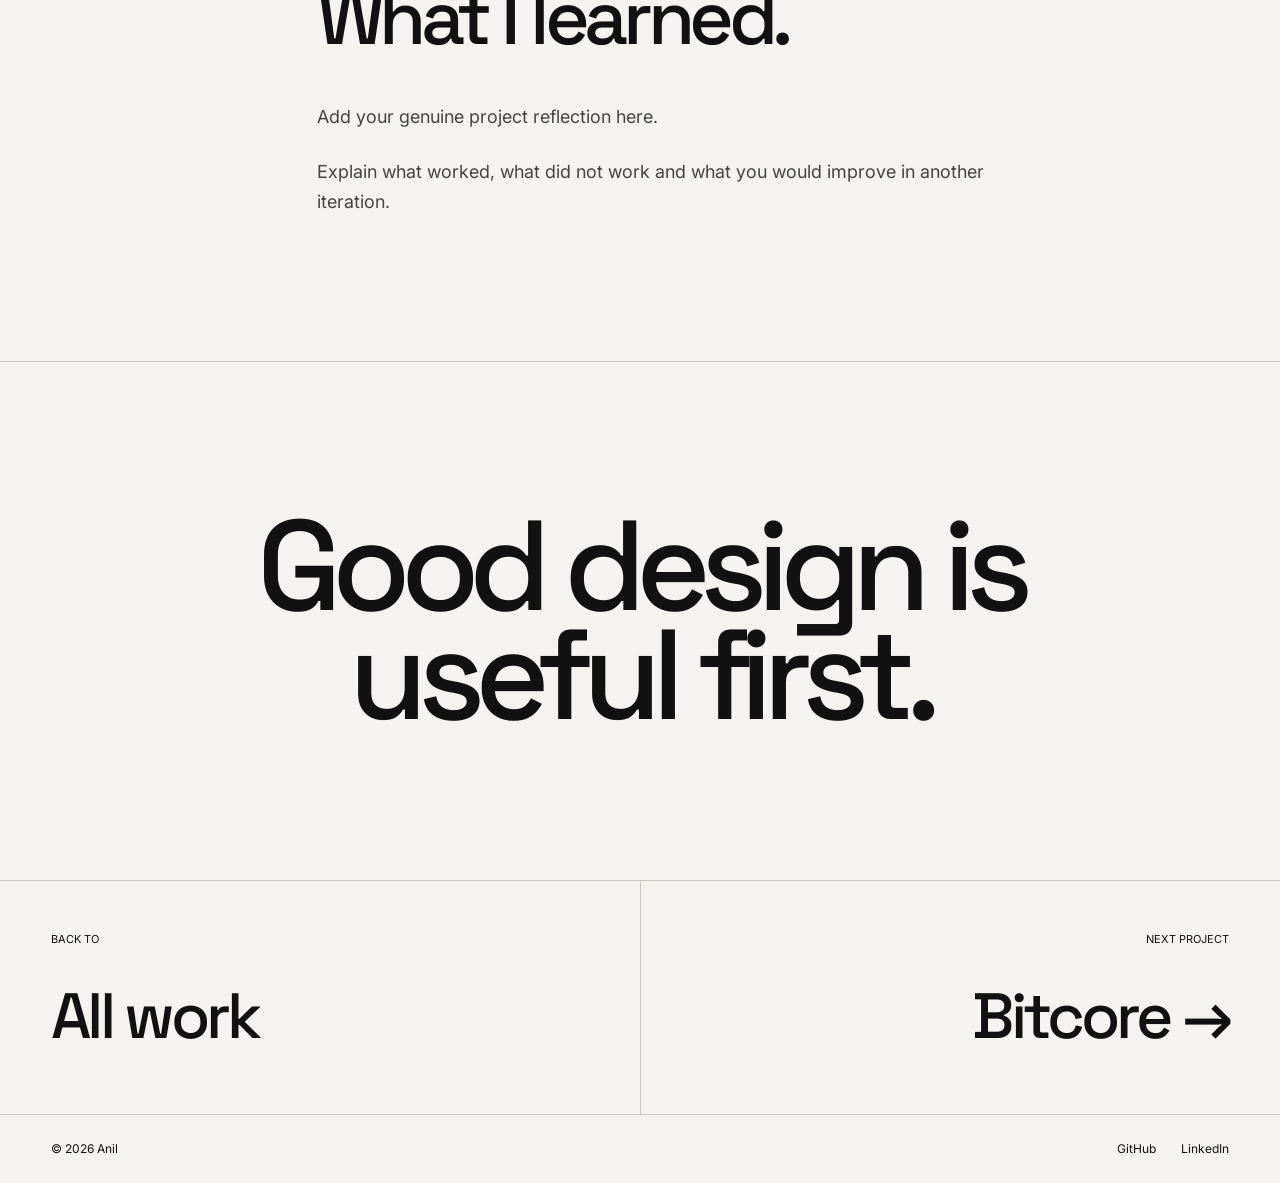
==== commit 2dd9e776: "Build production portfolio case study system" ====
--- a/ecommerce.html
+++ b/ecommerce.html
@@ -131,9 +131,9 @@
         >
     -->
 
-    <div class="cover-placeholder">
-        E-COMMERCE
-    </div>
+   <img
+    src="../assets/images/ecommerce/hero.jpg"
+    alt="E-commerce website interface">
 
 </section>
 
@@ -348,9 +348,10 @@
 
 <section class="case-section">
 
-    <div class="case-label">
-        06 / Final UI
-    </div>
+    <img
+    src="../assets/images/ecommerce/final-01.jpg"
+    alt="E-commerce final interface">
+
 
     <div class="case-section-content">
 
--- a/css/style.css
+++ b/css/style.css
@@ -715,3 +715,4 @@
     }
 
 }
+
